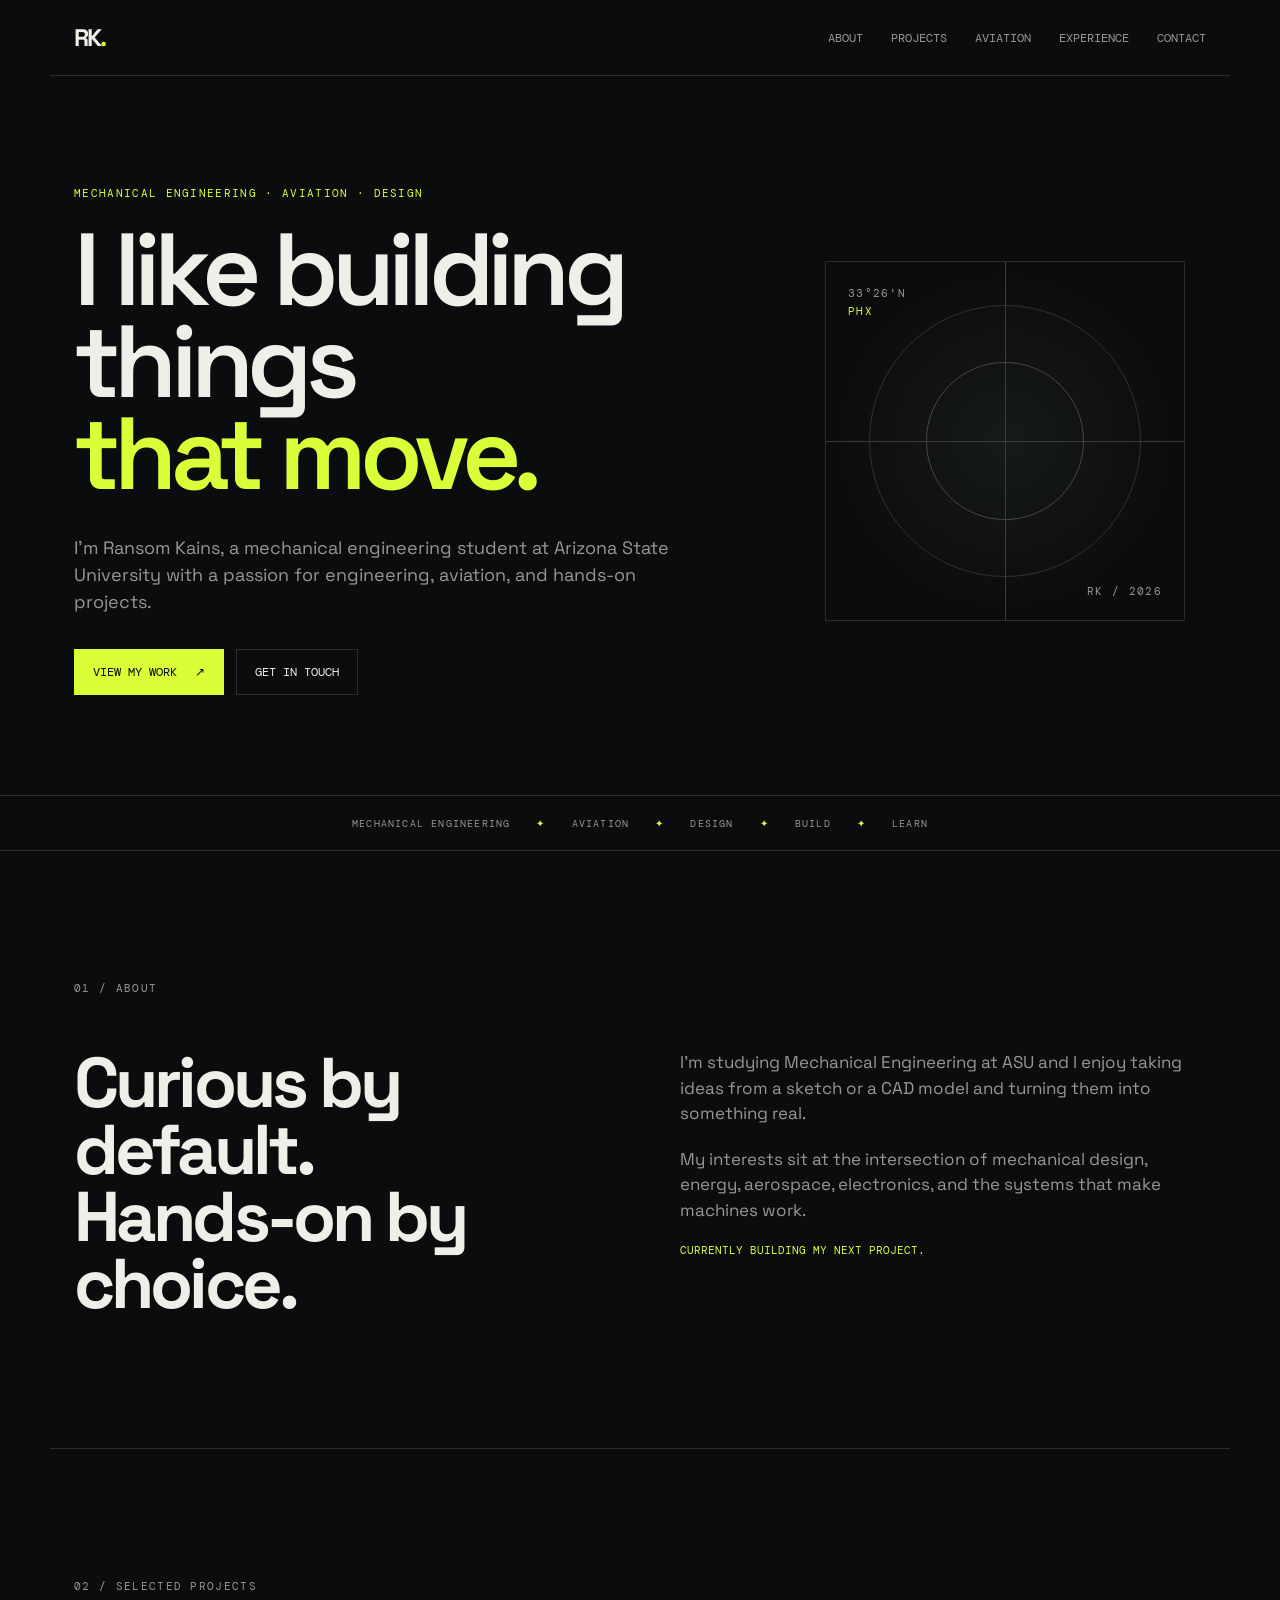
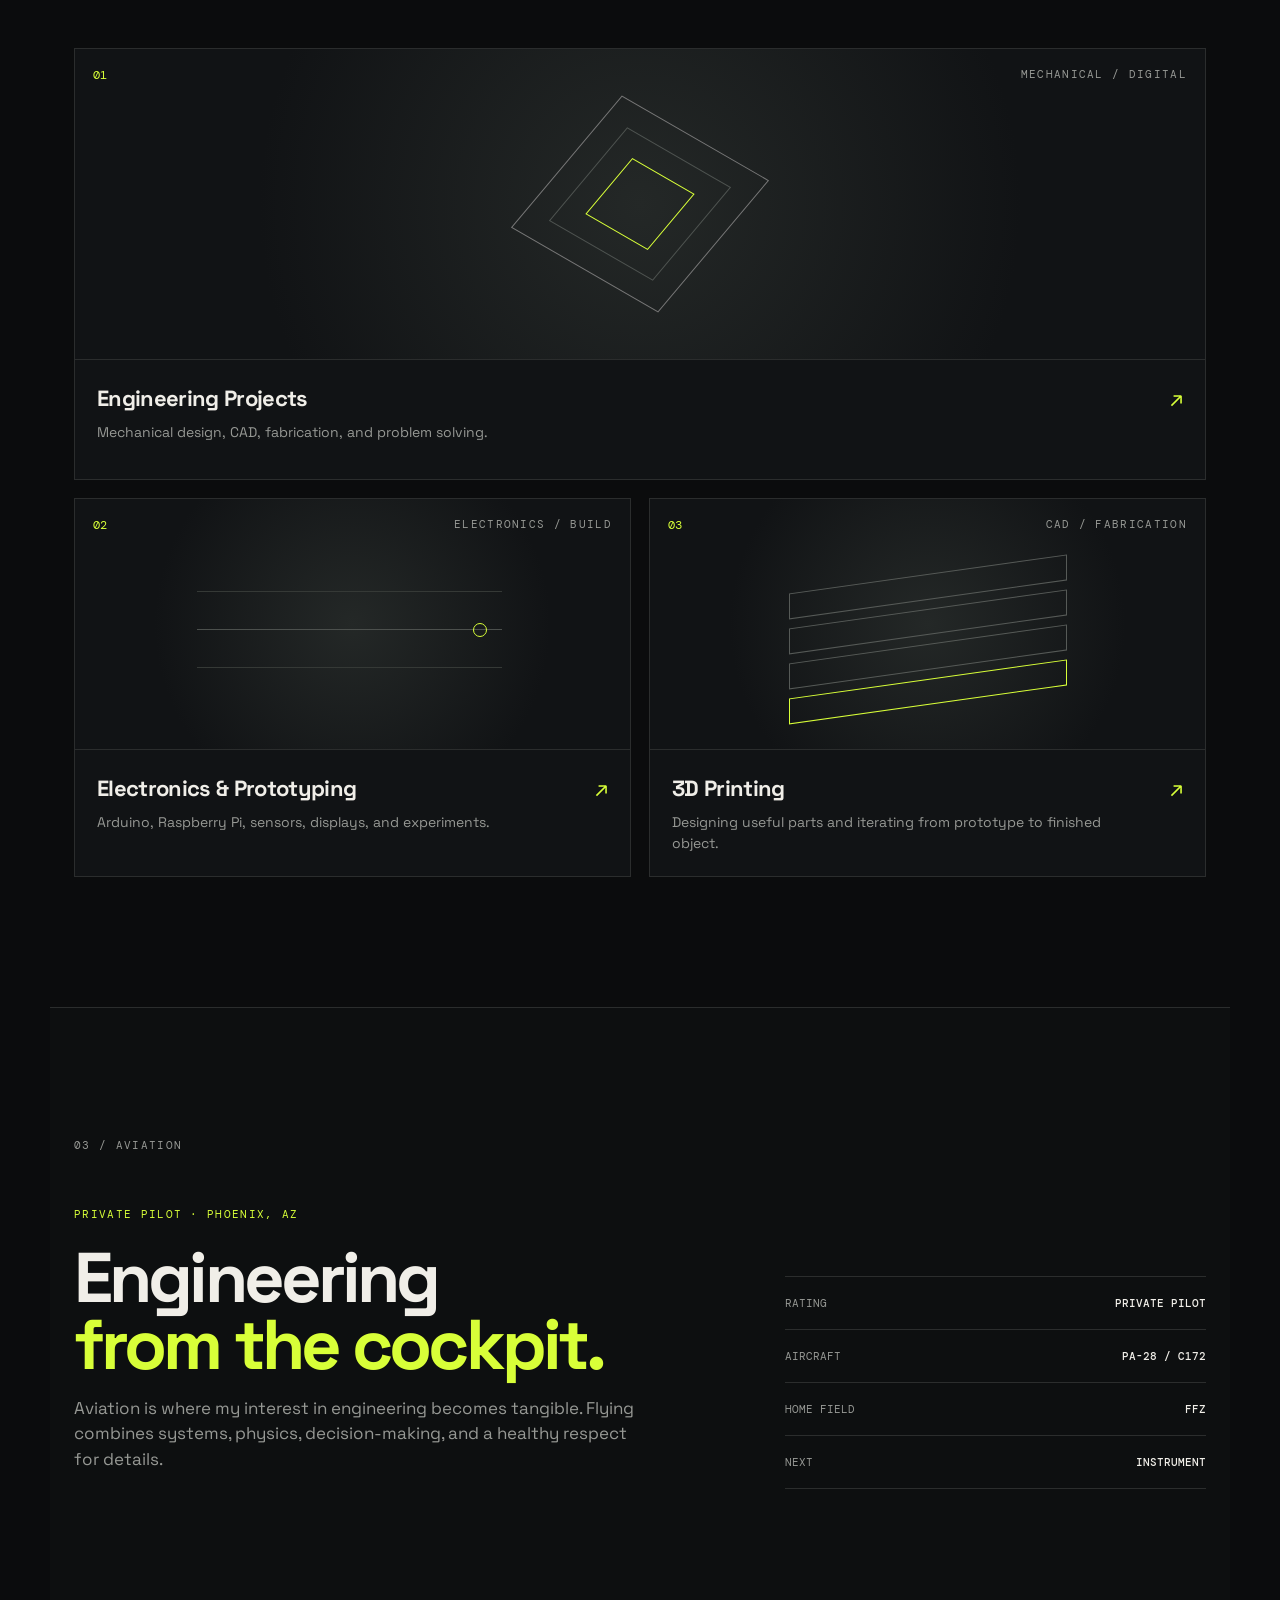
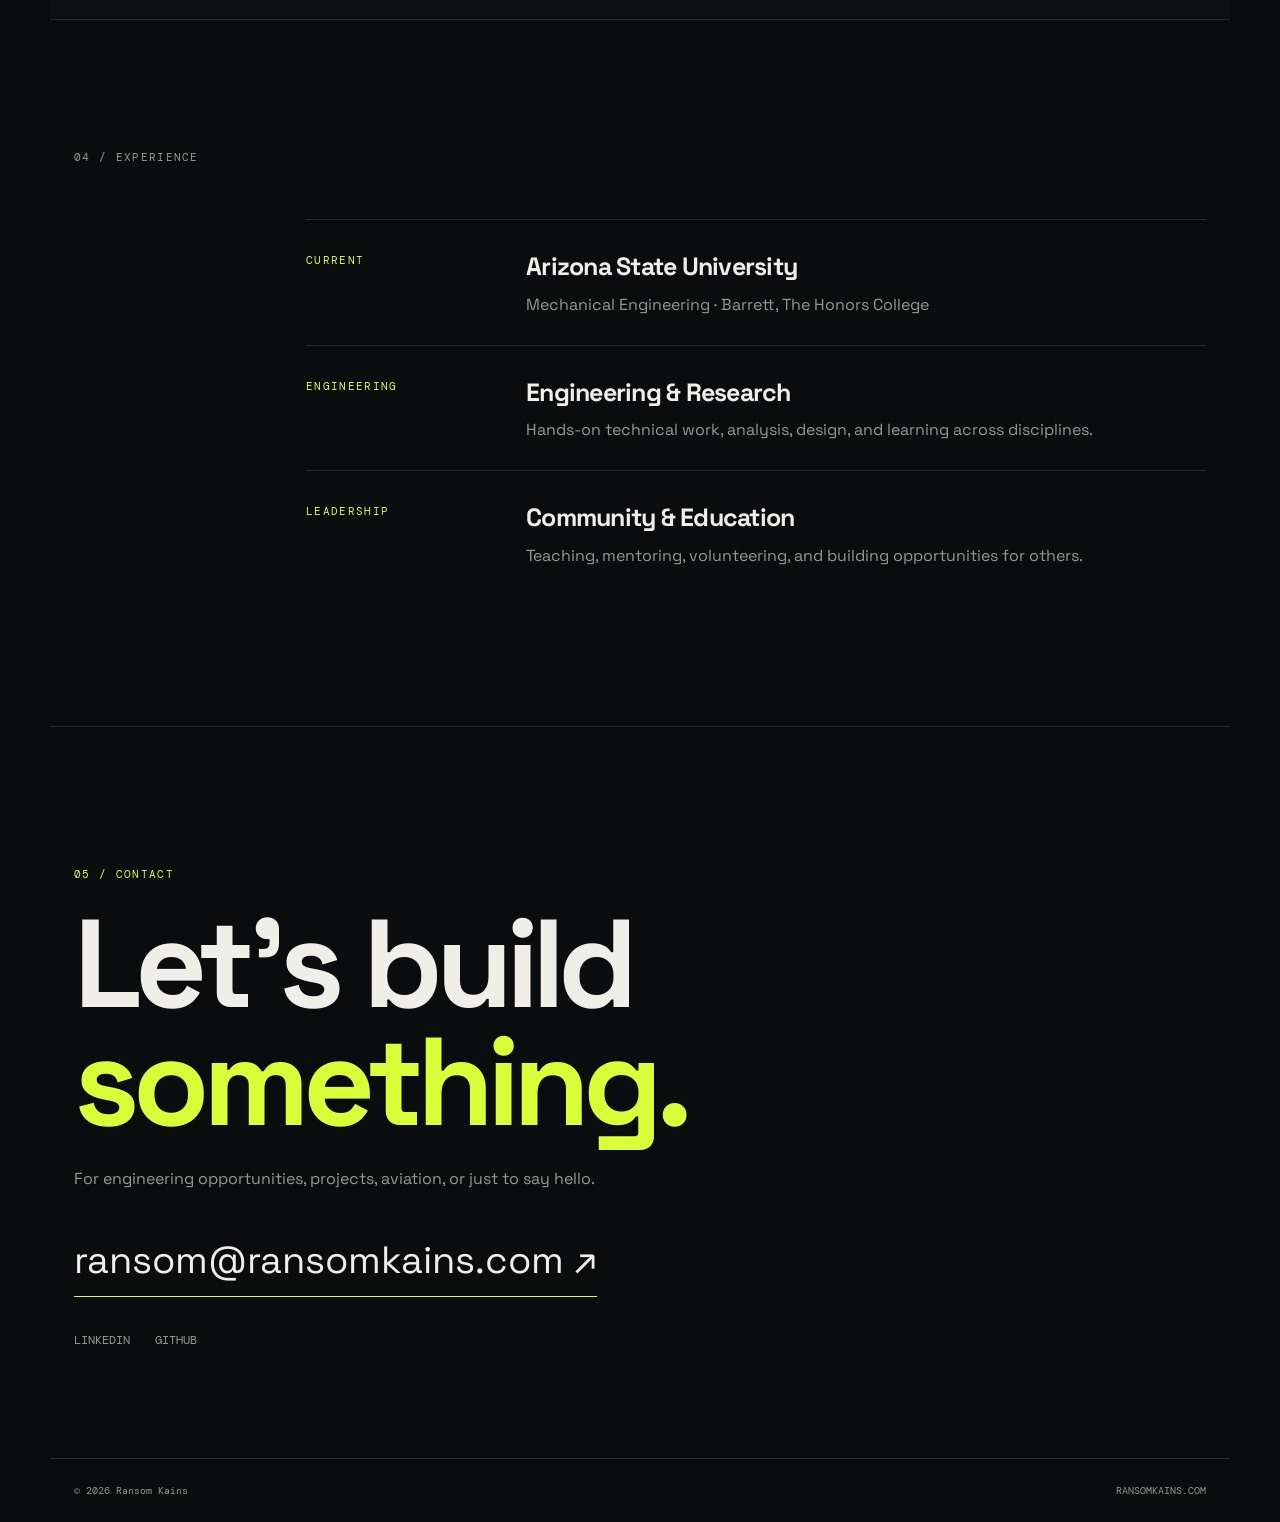
==== index.html @ 8773c6c1 "Add files via upload" ====
<!DOCTYPE html>
<html lang="en">
<head>
  <meta charset="UTF-8" />
  <meta name="viewport" content="width=device-width, initial-scale=1.0" />
  <meta name="description" content="Ransom Kains | Mechanical Engineering, aviation, and engineering projects." />
  <title>Ransom Kains | Engineering & Aviation</title>
  <link rel="stylesheet" href="styles.css" />
</head>
<body>
  <header class="site-header">
    <a class="brand" href="#top">RK<span>.</span></a>
    <nav>
      <a href="#about">About</a>
      <a href="#projects">Projects</a>
      <a href="#aviation">Aviation</a>
      <a href="#experience">Experience</a>
      <a href="#contact">Contact</a>
    </nav>
  </header>

  <main id="top">
    <section class="hero">
      <div class="hero-copy">
        <p class="eyebrow">MECHANICAL ENGINEERING · AVIATION · DESIGN</p>
        <h1>I like building things<br /><em>that move.</em></h1>
        <p class="lede">
          I'm Ransom Kains, a mechanical engineering student at Arizona State University
          with a passion for engineering, aviation, and hands-on projects.
        </p>
        <div class="actions">
          <a class="button primary" href="#projects">View my work <span>↗</span></a>
          <a class="button secondary" href="#contact">Get in touch</a>
        </div>
      </div>

      <div class="hero-mark" aria-hidden="true">
        <div class="ring ring-one"></div>
        <div class="ring ring-two"></div>
        <div class="crosshair"></div>
        <div class="altitude">33°26′N<br /><span>PHX</span></div>
        <div class="label">RK / 2026</div>
      </div>
    </section>

    <section class="ticker">
      <div>MECHANICAL ENGINEERING</div><span>✦</span>
      <div>AVIATION</div><span>✦</span>
      <div>DESIGN</div><span>✦</span>
      <div>BUILD</div><span>✦</span>
      <div>LEARN</div>
    </section>

    <section class="section about" id="about">
      <div class="section-number">01 / ABOUT</div>
      <div class="section-content two-col">
        <div>
          <h2>Curious by default.<br />Hands-on by choice.</h2>
        </div>
        <div class="body-copy">
          <p>
            I'm studying Mechanical Engineering at ASU and I enjoy taking ideas from
            a sketch or a CAD model and turning them into something real.
          </p>
          <p>
            My interests sit at the intersection of mechanical design, energy,
            aerospace, electronics, and the systems that make machines work.
          </p>
          <p class="small-note">Currently building my next project.</p>
        </div>
      </div>
    </section>

    <section class="section projects" id="projects">
      <div class="section-number">02 / SELECTED PROJECTS</div>
      <div class="project-grid">
        <article class="project-card featured">
          <div class="project-visual">
            <span class="project-index">01</span>
            <span class="visual-label">MECHANICAL / DIGITAL</span>
            <div class="cube"></div>
          </div>
          <div class="project-info">
            <div>
              <h3>Engineering Projects</h3>
              <p>Mechanical design, CAD, fabrication, and problem solving.</p>
            </div>
            <span class="arrow">↗</span>
          </div>
        </article>

        <article class="project-card">
          <div class="project-visual electronics">
            <span class="project-index">02</span>
            <span class="visual-label">ELECTRONICS / BUILD</span>
            <div class="circuit"></div>
          </div>
          <div class="project-info">
            <div>
              <h3>Electronics & Prototyping</h3>
              <p>Arduino, Raspberry Pi, sensors, displays, and experiments.</p>
            </div>
            <span class="arrow">↗</span>
          </div>
        </article>

        <article class="project-card">
          <div class="project-visual printing">
            <span class="project-index">03</span>
            <span class="visual-label">CAD / FABRICATION</span>
            <div class="layers"><i></i><i></i><i></i><i></i></div>
          </div>
          <div class="project-info">
            <div>
              <h3>3D Printing</h3>
              <p>Designing useful parts and iterating from prototype to finished object.</p>
            </div>
            <span class="arrow">↗</span>
          </div>
        </article>
      </div>
    </section>

    <section class="section aviation" id="aviation">
      <div class="section-number">03 / AVIATION</div>
      <div class="aviation-layout">
        <div>
          <p class="eyebrow">PRIVATE PILOT · PHOENIX, AZ</p>
          <h2>Engineering<br /><em>from the cockpit.</em></h2>
          <p class="body-copy">
            Aviation is where my interest in engineering becomes tangible. Flying
            combines systems, physics, decision-making, and a healthy respect for
            details.
          </p>
        </div>
        <div class="flight-panel">
          <div class="flight-row"><span>RATING</span><strong>PRIVATE PILOT</strong></div>
          <div class="flight-row"><span>AIRCRAFT</span><strong>PA-28 / C172</strong></div>
          <div class="flight-row"><span>HOME FIELD</span><strong>FFZ</strong></div>
          <div class="flight-row"><span>NEXT</span><strong>INSTRUMENT</strong></div>
        </div>
      </div>
    </section>

    <section class="section experience" id="experience">
      <div class="section-number">04 / EXPERIENCE</div>
      <div class="timeline">
        <div class="timeline-item">
          <div class="date">CURRENT</div>
          <div>
            <h3>Arizona State University</h3>
            <p>Mechanical Engineering · Barrett, The Honors College</p>
          </div>
        </div>
        <div class="timeline-item">
          <div class="date">ENGINEERING</div>
          <div>
            <h3>Engineering & Research</h3>
            <p>Hands-on technical work, analysis, design, and learning across disciplines.</p>
          </div>
        </div>
        <div class="timeline-item">
          <div class="date">LEADERSHIP</div>
          <div>
            <h3>Community & Education</h3>
            <p>Teaching, mentoring, volunteering, and building opportunities for others.</p>
          </div>
        </div>
      </div>
    </section>

    <section class="contact" id="contact">
      <p class="eyebrow">05 / CONTACT</p>
      <h2>Let's build<br /><em>something.</em></h2>
      <p>For engineering opportunities, projects, aviation, or just to say hello.</p>
      <a class="contact-link" href="mailto:ransom@ransomkains.com">ransom@ransomkains.com ↗</a>
      <div class="contact-links">
        <a href="https://www.linkedin.com/" target="_blank" rel="noopener">LinkedIn</a>
        <a href="https://github.com/" target="_blank" rel="noopener">GitHub</a>
      </div>
    </section>
  </main>

  <footer>
    <span>© 2026 Ransom Kains</span>
    <span>RANSOMKAINS.COM</span>
  </footer>
</body>
</html>
---- styles.css ----
@import url('https://fonts.googleapis.com/css2?family=DM+Mono:wght@400;500&family=Space+Grotesk:wght@400;500;600;700&display=swap');

:root {
  --bg: #0b0c0d;
  --panel: #111315;
  --text: #f0eee8;
  --muted: #969894;
  --line: #2b2d2d;
  --accent: #d8ff38;
  --max: 1180px;
}

* { box-sizing: border-box; }
html { scroll-behavior: smooth; }
body {
  margin: 0;
  background: var(--bg);
  color: var(--text);
  font-family: "Space Grotesk", sans-serif;
  line-height: 1.5;
}
a { color: inherit; text-decoration: none; }
.site-header {
  height: 76px;
  max-width: var(--max);
  margin: auto;
  padding: 0 24px;
  display: flex;
  align-items: center;
  justify-content: space-between;
  border-bottom: 1px solid var(--line);
}
.brand { font-size: 24px; font-weight: 700; letter-spacing: -.08em; }
.brand span { color: var(--accent); }
nav { display: flex; gap: 28px; }
nav a, .contact-links a {
  color: var(--muted);
  font: 12px "DM Mono", monospace;
  text-transform: uppercase;
  transition: color .2s ease;
}
nav a:hover, .contact-links a:hover { color: var(--accent); }

.hero {
  max-width: var(--max);
  min-height: 680px;
  margin: auto;
  padding: 110px 24px 100px;
  display: grid;
  grid-template-columns: 1.25fr .75fr;
  align-items: center;
  gap: 60px;
}
.eyebrow, .section-number, .visual-label, .date, .altitude, .label {
  font: 11px "DM Mono", monospace;
  letter-spacing: .12em;
  text-transform: uppercase;
}
.eyebrow { color: var(--accent); margin: 0 0 24px; }
h1 {
  margin: 0;
  font-size: clamp(58px, 8vw, 106px);
  line-height: .9;
  letter-spacing: -.065em;
  font-weight: 600;
}
h1 em, h2 em { color: var(--accent); font-style: normal; }
.lede {
  max-width: 600px;
  color: var(--muted);
  font-size: 18px;
  margin: 34px 0;
}
.actions { display: flex; gap: 12px; flex-wrap: wrap; }
.button {
  display: inline-flex;
  align-items: center;
  gap: 18px;
  padding: 14px 18px;
  border: 1px solid var(--line);
  font: 12px "DM Mono", monospace;
  text-transform: uppercase;
}
.button.primary { background: var(--accent); color: #090a09; border-color: var(--accent); }
.button.secondary:hover { border-color: var(--accent); color: var(--accent); }

.hero-mark {
  width: min(360px, 80vw);
  aspect-ratio: 1;
  margin: auto;
  border: 1px solid var(--line);
  position: relative;
  overflow: hidden;
  background: radial-gradient(circle, #171a1b 0%, var(--bg) 67%);
}
.ring { position: absolute; border: 1px solid #303332; border-radius: 50%; inset: 12%; }
.ring-two { inset: 28%; border-color: #454846; }
.crosshair::before, .crosshair::after { content:""; position:absolute; background:#3a3d3c; }
.crosshair::before { width:100%; height:1px; top:50%; }
.crosshair::after { height:100%; width:1px; left:50%; }
.altitude { position:absolute; top:22px; left:22px; line-height:1.7; color:var(--muted); }
.altitude span { color:var(--accent); }
.label { position:absolute; bottom:22px; right:22px; color:var(--muted); }

.ticker {
  border-block: 1px solid var(--line);
  min-height: 56px;
  display:flex;
  align-items:center;
  justify-content:center;
  gap: 26px;
  color:var(--muted);
  font: 10px "DM Mono", monospace;
  letter-spacing:.12em;
}
.ticker span { color:var(--accent); }

.section {
  max-width: var(--max);
  margin: auto;
  padding: 130px 24px;
  border-bottom: 1px solid var(--line);
}
.section-number { color: var(--muted); margin-bottom: 55px; }
.two-col {
  display:grid;
  grid-template-columns: 1fr 1fr;
  gap: 80px;
}
h2 {
  font-size: clamp(42px, 5.5vw, 72px);
  line-height: .95;
  letter-spacing: -.055em;
  margin:0;
}
.body-copy { color: var(--muted); max-width: 570px; font-size:17px; }
.body-copy p { margin:0 0 20px; }
.small-note { color:var(--accent); font:11px "DM Mono",monospace; text-transform:uppercase; }

.project-grid {
  display:grid;
  grid-template-columns: repeat(2, 1fr);
  gap: 18px;
}
.project-card {
  background: var(--panel);
  border:1px solid var(--line);
  transition: transform .25s ease, border-color .25s ease;
}
.project-card:hover { transform: translateY(-5px); border-color:#555; }
.project-card.featured { grid-column: span 2; }
.project-visual {
  height: 310px;
  position:relative;
  overflow:hidden;
  background: radial-gradient(circle at 50% 50%, #242827, #111315 65%);
}
.project-card:not(.featured) .project-visual { height: 250px; }
.project-index { position:absolute; top:18px; left:18px; font:12px "DM Mono"; color:var(--accent); }
.visual-label { position:absolute; right:18px; top:18px; color:var(--muted); }
.cube {
  width:170px; height:170px; border:1px solid #777;
  transform: rotate(30deg) skew(-10deg); position:absolute;
  left:50%; top:50%; margin:-85px;
}
.cube:before, .cube:after { content:""; position:absolute; inset:24px; border:1px solid #4e5350; }
.cube:after { inset:48px; border-color:var(--accent); }
.circuit {
  width:55%; height:1px; background:#4c504d; position:absolute; left:22%; top:52%;
  box-shadow: 0 -38px 0 #353936, 0 38px 0 #353936;
}
.circuit:after {
  content:""; width:12px; height:12px; border:1px solid var(--accent);
  border-radius:50%; position:absolute; right:5%; top:-6px;
}
.layers { position:absolute; left:25%; right:25%; top:30%; display:grid; gap:9px; }
.layers i { height:26px; border:1px solid #565a57; transform:skewY(-8deg); }
.layers i:nth-child(4) { border-color:var(--accent); }
.project-info {
  min-height:120px; padding:22px;
  display:flex; justify-content:space-between; gap:20px;
  border-top:1px solid var(--line);
}
h3 { margin:0 0 7px; font-size:22px; letter-spacing:-.03em; }
.project-info p { margin:0; color:var(--muted); font-size:14px; }
.arrow { color:var(--accent); font-size:22px; }

.aviation { background:#0d0f10; }
.aviation-layout {
  display:grid; grid-template-columns:1.2fr .8fr; gap:80px; align-items:end;
}
.flight-panel { border-top:1px solid var(--line); }
.flight-row {
  display:flex; justify-content:space-between; gap:20px;
  padding:19px 0; border-bottom:1px solid var(--line);
  font:11px "DM Mono",monospace;
}
.flight-row span { color:var(--muted); }
.flight-row strong { color:var(--text); font-weight:500; }

.timeline { max-width:900px; margin-left:auto; }
.timeline-item {
  display:grid; grid-template-columns:180px 1fr; gap:40px;
  padding:28px 0; border-top:1px solid var(--line);
}
.timeline-item h3 { font-size:25px; }
.timeline-item p { color:var(--muted); margin:0; }
.date { color:var(--accent); padding-top:5px; }

.contact {
  max-width: var(--max);
  margin:auto;
  padding:140px 24px 110px;
}
.contact h2 { font-size:clamp(65px, 10vw, 125px); margin-bottom:25px; }
.contact > p:not(.eyebrow) { color:var(--muted); }
.contact-link {
  display:inline-block; margin:25px 0 35px;
  font-size:clamp(22px, 3vw, 38px);
  border-bottom:1px solid var(--accent);
  padding-bottom:7px;
}
.contact-links { display:flex; gap:25px; }
footer {
  max-width:var(--max); margin:auto; padding:25px 24px;
  border-top:1px solid var(--line);
  display:flex; justify-content:space-between;
  color:var(--muted); font:10px "DM Mono",monospace;
}

@media (max-width: 760px) {
  .site-header { height:auto; padding:20px 18px; align-items:flex-start; }
  nav { display:none; }
  .hero { min-height:auto; padding:80px 18px; grid-template-columns:1fr; }
  .hero-mark { width:260px; margin-top:20px; }
  .section { padding:90px 18px; }
  .two-col, .aviation-layout { grid-template-columns:1fr; gap:40px; }
  .project-grid { grid-template-columns:1fr; }
  .project-card.featured { grid-column:span 1; }
  .timeline-item { grid-template-columns:1fr; gap:8px; }
  .ticker { overflow:hidden; white-space:nowrap; justify-content:flex-start; padding-left:18px; }
  footer { padding:25px 18px; }
}
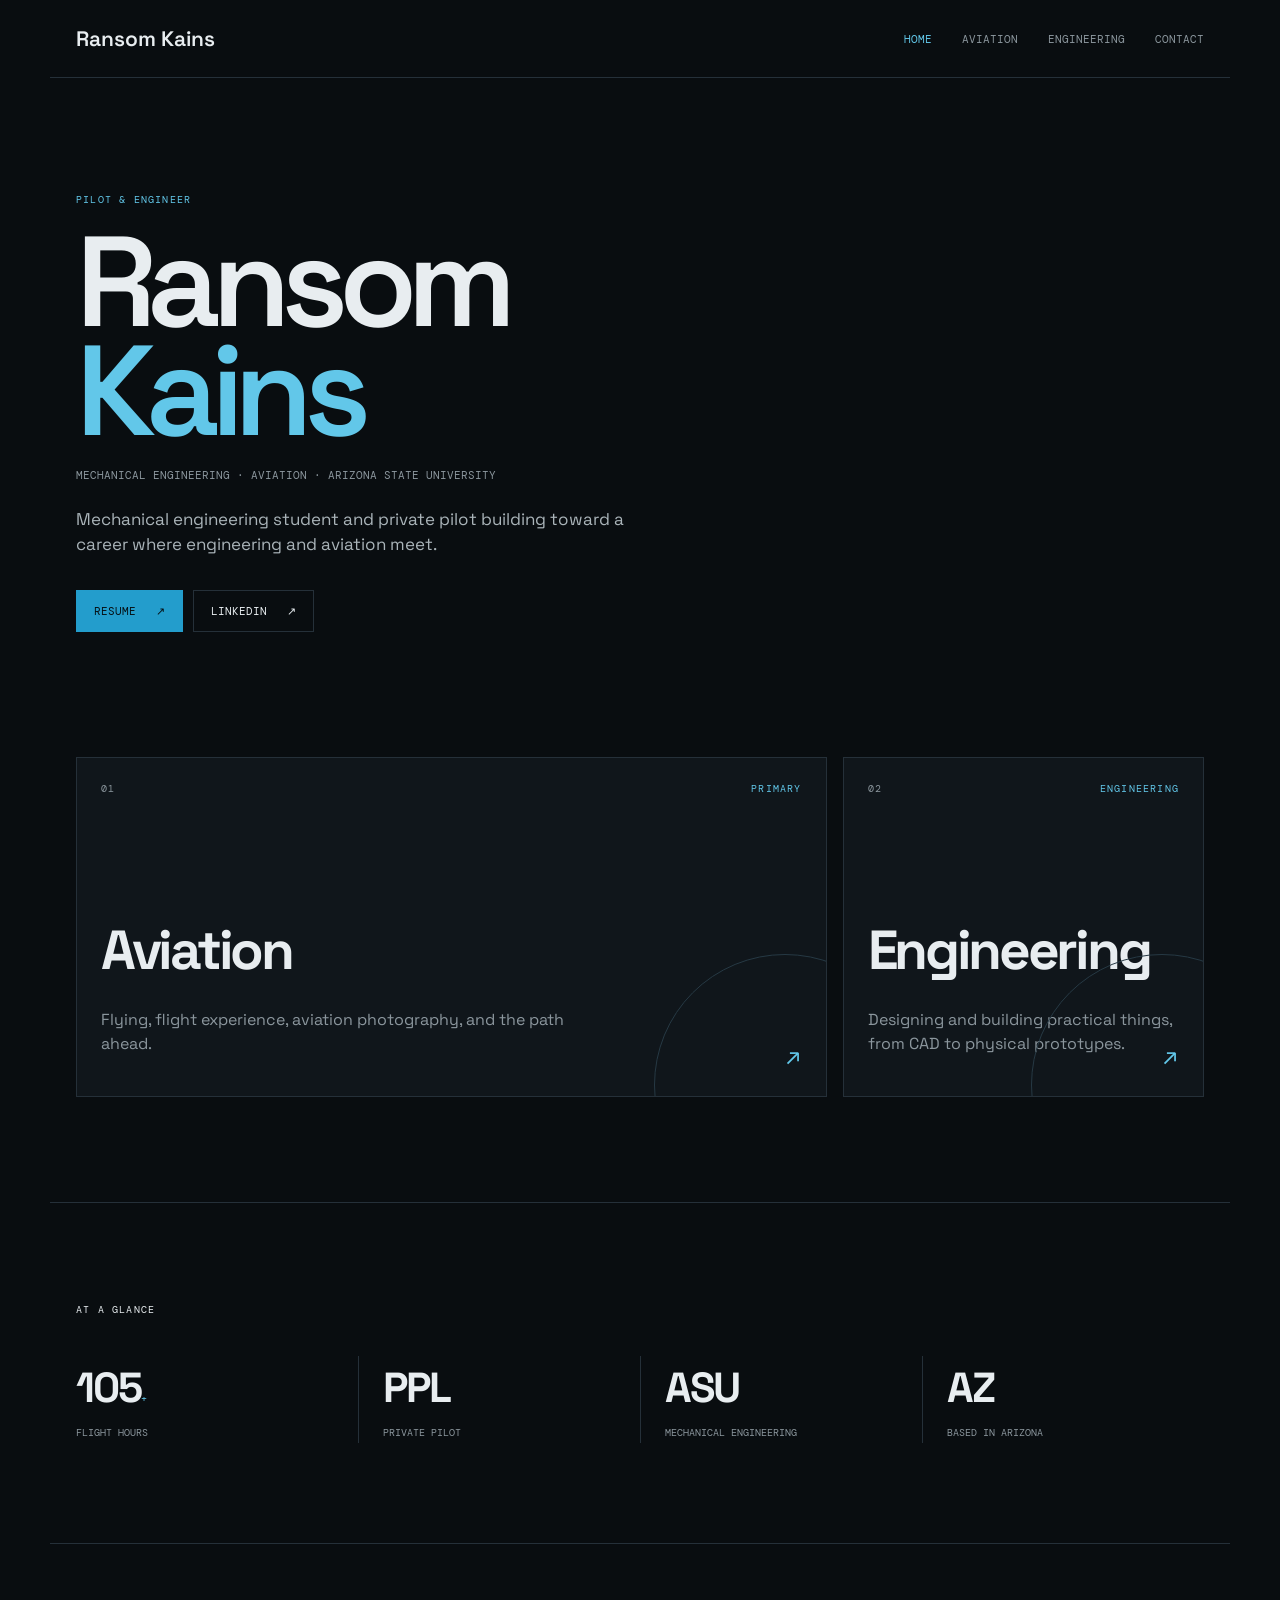
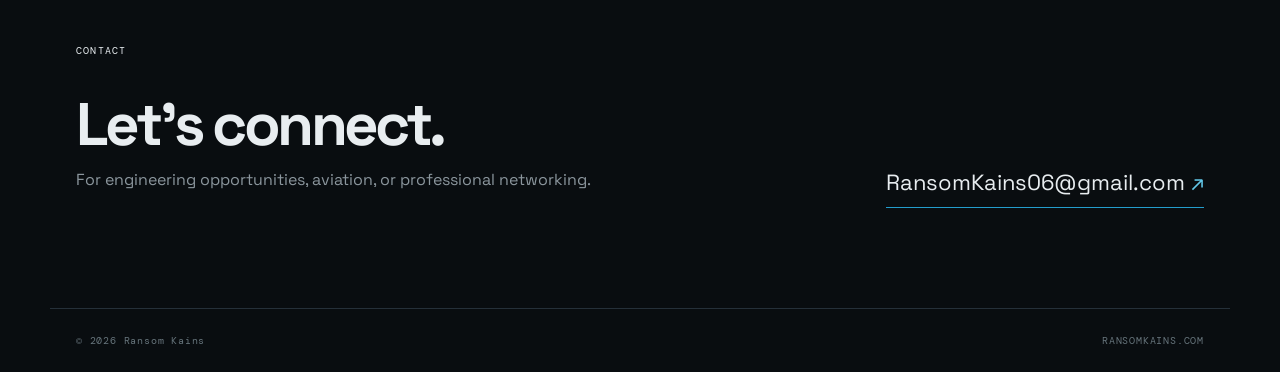
==== commit aa457e58: "Add files via upload" ====
--- a/index.html
+++ b/index.html
@@ -1,189 +1 @@
-<!DOCTYPE html>
-<html lang="en">
-<head>
-  <meta charset="UTF-8" />
-  <meta name="viewport" content="width=device-width, initial-scale=1.0" />
-  <meta name="description" content="Ransom Kains | Mechanical Engineering, aviation, and engineering projects." />
-  <title>Ransom Kains | Engineering & Aviation</title>
-  <link rel="stylesheet" href="styles.css" />
-</head>
-<body>
-  <header class="site-header">
-    <a class="brand" href="#top">RK<span>.</span></a>
-    <nav>
-      <a href="#about">About</a>
-      <a href="#projects">Projects</a>
-      <a href="#aviation">Aviation</a>
-      <a href="#experience">Experience</a>
-      <a href="#contact">Contact</a>
-    </nav>
-  </header>
-
-  <main id="top">
-    <section class="hero">
-      <div class="hero-copy">
-        <p class="eyebrow">MECHANICAL ENGINEERING · AVIATION · DESIGN</p>
-        <h1>I like building things<br /><em>that move.</em></h1>
-        <p class="lede">
-          I'm Ransom Kains, a mechanical engineering student at Arizona State University
-          with a passion for engineering, aviation, and hands-on projects.
-        </p>
-        <div class="actions">
-          <a class="button primary" href="#projects">View my work <span>↗</span></a>
-          <a class="button secondary" href="#contact">Get in touch</a>
-        </div>
-      </div>
-
-      <div class="hero-mark" aria-hidden="true">
-        <div class="ring ring-one"></div>
-        <div class="ring ring-two"></div>
-        <div class="crosshair"></div>
-        <div class="altitude">33°26′N<br /><span>PHX</span></div>
-        <div class="label">RK / 2026</div>
-      </div>
-    </section>
-
-    <section class="ticker">
-      <div>MECHANICAL ENGINEERING</div><span>✦</span>
-      <div>AVIATION</div><span>✦</span>
-      <div>DESIGN</div><span>✦</span>
-      <div>BUILD</div><span>✦</span>
-      <div>LEARN</div>
-    </section>
-
-    <section class="section about" id="about">
-      <div class="section-number">01 / ABOUT</div>
-      <div class="section-content two-col">
-        <div>
-          <h2>Curious by default.<br />Hands-on by choice.</h2>
-        </div>
-        <div class="body-copy">
-          <p>
-            I'm studying Mechanical Engineering at ASU and I enjoy taking ideas from
-            a sketch or a CAD model and turning them into something real.
-          </p>
-          <p>
-            My interests sit at the intersection of mechanical design, energy,
-            aerospace, electronics, and the systems that make machines work.
-          </p>
-          <p class="small-note">Currently building my next project.</p>
-        </div>
-      </div>
-    </section>
-
-    <section class="section projects" id="projects">
-      <div class="section-number">02 / SELECTED PROJECTS</div>
-      <div class="project-grid">
-        <article class="project-card featured">
-          <div class="project-visual">
-            <span class="project-index">01</span>
-            <span class="visual-label">MECHANICAL / DIGITAL</span>
-            <div class="cube"></div>
-          </div>
-          <div class="project-info">
-            <div>
-              <h3>Engineering Projects</h3>
-              <p>Mechanical design, CAD, fabrication, and problem solving.</p>
-            </div>
-            <span class="arrow">↗</span>
-          </div>
-        </article>
-
-        <article class="project-card">
-          <div class="project-visual electronics">
-            <span class="project-index">02</span>
-            <span class="visual-label">ELECTRONICS / BUILD</span>
-            <div class="circuit"></div>
-          </div>
-          <div class="project-info">
-            <div>
-              <h3>Electronics & Prototyping</h3>
-              <p>Arduino, Raspberry Pi, sensors, displays, and experiments.</p>
-            </div>
-            <span class="arrow">↗</span>
-          </div>
-        </article>
-
-        <article class="project-card">
-          <div class="project-visual printing">
-            <span class="project-index">03</span>
-            <span class="visual-label">CAD / FABRICATION</span>
-            <div class="layers"><i></i><i></i><i></i><i></i></div>
-          </div>
-          <div class="project-info">
-            <div>
-              <h3>3D Printing</h3>
-              <p>Designing useful parts and iterating from prototype to finished object.</p>
-            </div>
-            <span class="arrow">↗</span>
-          </div>
-        </article>
-      </div>
-    </section>
-
-    <section class="section aviation" id="aviation">
-      <div class="section-number">03 / AVIATION</div>
-      <div class="aviation-layout">
-        <div>
-          <p class="eyebrow">PRIVATE PILOT · PHOENIX, AZ</p>
-          <h2>Engineering<br /><em>from the cockpit.</em></h2>
-          <p class="body-copy">
-            Aviation is where my interest in engineering becomes tangible. Flying
-            combines systems, physics, decision-making, and a healthy respect for
-            details.
-          </p>
-        </div>
-        <div class="flight-panel">
-          <div class="flight-row"><span>RATING</span><strong>PRIVATE PILOT</strong></div>
-          <div class="flight-row"><span>AIRCRAFT</span><strong>PA-28 / C172</strong></div>
-          <div class="flight-row"><span>HOME FIELD</span><strong>FFZ</strong></div>
-          <div class="flight-row"><span>NEXT</span><strong>INSTRUMENT</strong></div>
-        </div>
-      </div>
-    </section>
-
-    <section class="section experience" id="experience">
-      <div class="section-number">04 / EXPERIENCE</div>
-      <div class="timeline">
-        <div class="timeline-item">
-          <div class="date">CURRENT</div>
-          <div>
-            <h3>Arizona State University</h3>
-            <p>Mechanical Engineering · Barrett, The Honors College</p>
-          </div>
-        </div>
-        <div class="timeline-item">
-          <div class="date">ENGINEERING</div>
-          <div>
-            <h3>Engineering & Research</h3>
-            <p>Hands-on technical work, analysis, design, and learning across disciplines.</p>
-          </div>
-        </div>
-        <div class="timeline-item">
-          <div class="date">LEADERSHIP</div>
-          <div>
-            <h3>Community & Education</h3>
-            <p>Teaching, mentoring, volunteering, and building opportunities for others.</p>
-          </div>
-        </div>
-      </div>
-    </section>
-
-    <section class="contact" id="contact">
-      <p class="eyebrow">05 / CONTACT</p>
-      <h2>Let's build<br /><em>something.</em></h2>
-      <p>For engineering opportunities, projects, aviation, or just to say hello.</p>
-      <a class="contact-link" href="mailto:ransom@ransomkains.com">ransom@ransomkains.com ↗</a>
-      <div class="contact-links">
-        <a href="https://www.linkedin.com/" target="_blank" rel="noopener">LinkedIn</a>
-        <a href="https://github.com/" target="_blank" rel="noopener">GitHub</a>
-      </div>
-    </section>
-  </main>
-
-  <footer>
-    <span>© 2026 Ransom Kains</span>
-    <span>RANSOMKAINS.COM</span>
-  </footer>
-</body>
-</html>
+<!doctype html><html lang="en"><head><meta charset="utf-8"><meta name="viewport" content="width=device-width,initial-scale=1"><meta name="description" content="Ransom Kains | Pilot & Engineer. Mechanical engineering, aviation, and professional portfolio."><meta name="author" content="Ransom Kains"><title>Ransom Kains | Pilot & Engineer</title><link rel="icon" href="favicon.svg"><link rel="stylesheet" href="styles.css"></head><body><header class="nav"><a class="wordmark" href="index.html">Ransom Kains</a><button class="menu"><span></span><span></span></button><nav class="navlinks"><a class="active" href="index.html">Home</a><a href="aviation.html">Aviation</a><a href="engineering.html">Engineering</a><a href="#contact">Contact</a></nav></header><main><section class="home-hero"><div class="eyebrow">PILOT &amp; ENGINEER</div><h1>Ransom<br><span>Kains</span></h1><div class="hero-sub">Mechanical Engineering · Aviation · Arizona State University</div><p class="hero-copy">Mechanical engineering student and private pilot building toward a career where engineering and aviation meet.</p><div class="hero-actions"><a class="btn btn-primary" href="resume.pdf" target="_blank">Resume <span>↗</span></a><a class="btn" href="https://www.linkedin.com/" target="_blank" rel="noopener">LinkedIn <span>↗</span></a></div></section><section class="choice-grid"><a class="choice-card aviation-card" href="aviation.html"><div class="choice-top"><span>01</span><span>PRIMARY</span></div><div><h2>Aviation</h2><p>Flying, flight experience, aviation photography, and the path ahead.</p></div><span class="choice-arrow">↗</span></a><a class="choice-card" href="engineering.html"><div class="choice-top"><span>02</span><span>ENGINEERING</span></div><div><h2>Engineering</h2><p>Designing and building practical things, from CAD to physical prototypes.</p></div><span class="choice-arrow">↗</span></a></section><section class="quick-section"><div class="section-label">AT A GLANCE</div><div class="stats"><div><strong>105<span>+</span></strong><span>Flight hours</span></div><div><strong>PPL</strong><span>Private pilot</span></div><div><strong>ASU</strong><span>Mechanical engineering</span></div><div><strong>AZ</strong><span>Based in Arizona</span></div></div></section><section class="contact" id="contact"><div class="section-label">CONTACT</div><div class="contact-grid"><div><h2>Let's connect.</h2><p>For engineering opportunities, aviation, or professional networking.</p></div><a class="email" href="mailto:RansomKains06@gmail.com">RansomKains06@gmail.com <span>↗</span></a></div></section></main><footer><span>© 2026 Ransom Kains</span><span>RANSOMKAINS.COM</span></footer><script src="script.js"></script></body></html>
--- a/styles.css
+++ b/styles.css
@@ -1,243 +1,3 @@
-@import url('https://fonts.googleapis.com/css2?family=DM+Mono:wght@400;500&family=Space+Grotesk:wght@400;500;600;700&display=swap');
-
-:root {
-  --bg: #0b0c0d;
-  --panel: #111315;
-  --text: #f0eee8;
-  --muted: #969894;
-  --line: #2b2d2d;
-  --accent: #d8ff38;
-  --max: 1180px;
-}
-
-* { box-sizing: border-box; }
-html { scroll-behavior: smooth; }
-body {
-  margin: 0;
-  background: var(--bg);
-  color: var(--text);
-  font-family: "Space Grotesk", sans-serif;
-  line-height: 1.5;
-}
-a { color: inherit; text-decoration: none; }
-.site-header {
-  height: 76px;
-  max-width: var(--max);
-  margin: auto;
-  padding: 0 24px;
-  display: flex;
-  align-items: center;
-  justify-content: space-between;
-  border-bottom: 1px solid var(--line);
-}
-.brand { font-size: 24px; font-weight: 700; letter-spacing: -.08em; }
-.brand span { color: var(--accent); }
-nav { display: flex; gap: 28px; }
-nav a, .contact-links a {
-  color: var(--muted);
-  font: 12px "DM Mono", monospace;
-  text-transform: uppercase;
-  transition: color .2s ease;
-}
-nav a:hover, .contact-links a:hover { color: var(--accent); }
-
-.hero {
-  max-width: var(--max);
-  min-height: 680px;
-  margin: auto;
-  padding: 110px 24px 100px;
-  display: grid;
-  grid-template-columns: 1.25fr .75fr;
-  align-items: center;
-  gap: 60px;
-}
-.eyebrow, .section-number, .visual-label, .date, .altitude, .label {
-  font: 11px "DM Mono", monospace;
-  letter-spacing: .12em;
-  text-transform: uppercase;
-}
-.eyebrow { color: var(--accent); margin: 0 0 24px; }
-h1 {
-  margin: 0;
-  font-size: clamp(58px, 8vw, 106px);
-  line-height: .9;
-  letter-spacing: -.065em;
-  font-weight: 600;
-}
-h1 em, h2 em { color: var(--accent); font-style: normal; }
-.lede {
-  max-width: 600px;
-  color: var(--muted);
-  font-size: 18px;
-  margin: 34px 0;
-}
-.actions { display: flex; gap: 12px; flex-wrap: wrap; }
-.button {
-  display: inline-flex;
-  align-items: center;
-  gap: 18px;
-  padding: 14px 18px;
-  border: 1px solid var(--line);
-  font: 12px "DM Mono", monospace;
-  text-transform: uppercase;
-}
-.button.primary { background: var(--accent); color: #090a09; border-color: var(--accent); }
-.button.secondary:hover { border-color: var(--accent); color: var(--accent); }
-
-.hero-mark {
-  width: min(360px, 80vw);
-  aspect-ratio: 1;
-  margin: auto;
-  border: 1px solid var(--line);
-  position: relative;
-  overflow: hidden;
-  background: radial-gradient(circle, #171a1b 0%, var(--bg) 67%);
-}
-.ring { position: absolute; border: 1px solid #303332; border-radius: 50%; inset: 12%; }
-.ring-two { inset: 28%; border-color: #454846; }
-.crosshair::before, .crosshair::after { content:""; position:absolute; background:#3a3d3c; }
-.crosshair::before { width:100%; height:1px; top:50%; }
-.crosshair::after { height:100%; width:1px; left:50%; }
-.altitude { position:absolute; top:22px; left:22px; line-height:1.7; color:var(--muted); }
-.altitude span { color:var(--accent); }
-.label { position:absolute; bottom:22px; right:22px; color:var(--muted); }
-
-.ticker {
-  border-block: 1px solid var(--line);
-  min-height: 56px;
-  display:flex;
-  align-items:center;
-  justify-content:center;
-  gap: 26px;
-  color:var(--muted);
-  font: 10px "DM Mono", monospace;
-  letter-spacing:.12em;
-}
-.ticker span { color:var(--accent); }
-
-.section {
-  max-width: var(--max);
-  margin: auto;
-  padding: 130px 24px;
-  border-bottom: 1px solid var(--line);
-}
-.section-number { color: var(--muted); margin-bottom: 55px; }
-.two-col {
-  display:grid;
-  grid-template-columns: 1fr 1fr;
-  gap: 80px;
-}
-h2 {
-  font-size: clamp(42px, 5.5vw, 72px);
-  line-height: .95;
-  letter-spacing: -.055em;
-  margin:0;
-}
-.body-copy { color: var(--muted); max-width: 570px; font-size:17px; }
-.body-copy p { margin:0 0 20px; }
-.small-note { color:var(--accent); font:11px "DM Mono",monospace; text-transform:uppercase; }
-
-.project-grid {
-  display:grid;
-  grid-template-columns: repeat(2, 1fr);
-  gap: 18px;
-}
-.project-card {
-  background: var(--panel);
-  border:1px solid var(--line);
-  transition: transform .25s ease, border-color .25s ease;
-}
-.project-card:hover { transform: translateY(-5px); border-color:#555; }
-.project-card.featured { grid-column: span 2; }
-.project-visual {
-  height: 310px;
-  position:relative;
-  overflow:hidden;
-  background: radial-gradient(circle at 50% 50%, #242827, #111315 65%);
-}
-.project-card:not(.featured) .project-visual { height: 250px; }
-.project-index { position:absolute; top:18px; left:18px; font:12px "DM Mono"; color:var(--accent); }
-.visual-label { position:absolute; right:18px; top:18px; color:var(--muted); }
-.cube {
-  width:170px; height:170px; border:1px solid #777;
-  transform: rotate(30deg) skew(-10deg); position:absolute;
-  left:50%; top:50%; margin:-85px;
-}
-.cube:before, .cube:after { content:""; position:absolute; inset:24px; border:1px solid #4e5350; }
-.cube:after { inset:48px; border-color:var(--accent); }
-.circuit {
-  width:55%; height:1px; background:#4c504d; position:absolute; left:22%; top:52%;
-  box-shadow: 0 -38px 0 #353936, 0 38px 0 #353936;
-}
-.circuit:after {
-  content:""; width:12px; height:12px; border:1px solid var(--accent);
-  border-radius:50%; position:absolute; right:5%; top:-6px;
-}
-.layers { position:absolute; left:25%; right:25%; top:30%; display:grid; gap:9px; }
-.layers i { height:26px; border:1px solid #565a57; transform:skewY(-8deg); }
-.layers i:nth-child(4) { border-color:var(--accent); }
-.project-info {
-  min-height:120px; padding:22px;
-  display:flex; justify-content:space-between; gap:20px;
-  border-top:1px solid var(--line);
-}
-h3 { margin:0 0 7px; font-size:22px; letter-spacing:-.03em; }
-.project-info p { margin:0; color:var(--muted); font-size:14px; }
-.arrow { color:var(--accent); font-size:22px; }
-
-.aviation { background:#0d0f10; }
-.aviation-layout {
-  display:grid; grid-template-columns:1.2fr .8fr; gap:80px; align-items:end;
-}
-.flight-panel { border-top:1px solid var(--line); }
-.flight-row {
-  display:flex; justify-content:space-between; gap:20px;
-  padding:19px 0; border-bottom:1px solid var(--line);
-  font:11px "DM Mono",monospace;
-}
-.flight-row span { color:var(--muted); }
-.flight-row strong { color:var(--text); font-weight:500; }
-
-.timeline { max-width:900px; margin-left:auto; }
-.timeline-item {
-  display:grid; grid-template-columns:180px 1fr; gap:40px;
-  padding:28px 0; border-top:1px solid var(--line);
-}
-.timeline-item h3 { font-size:25px; }
-.timeline-item p { color:var(--muted); margin:0; }
-.date { color:var(--accent); padding-top:5px; }
-
-.contact {
-  max-width: var(--max);
-  margin:auto;
-  padding:140px 24px 110px;
-}
-.contact h2 { font-size:clamp(65px, 10vw, 125px); margin-bottom:25px; }
-.contact > p:not(.eyebrow) { color:var(--muted); }
-.contact-link {
-  display:inline-block; margin:25px 0 35px;
-  font-size:clamp(22px, 3vw, 38px);
-  border-bottom:1px solid var(--accent);
-  padding-bottom:7px;
-}
-.contact-links { display:flex; gap:25px; }
-footer {
-  max-width:var(--max); margin:auto; padding:25px 24px;
-  border-top:1px solid var(--line);
-  display:flex; justify-content:space-between;
-  color:var(--muted); font:10px "DM Mono",monospace;
-}
-
-@media (max-width: 760px) {
-  .site-header { height:auto; padding:20px 18px; align-items:flex-start; }
-  nav { display:none; }
-  .hero { min-height:auto; padding:80px 18px; grid-template-columns:1fr; }
-  .hero-mark { width:260px; margin-top:20px; }
-  .section { padding:90px 18px; }
-  .two-col, .aviation-layout { grid-template-columns:1fr; gap:40px; }
-  .project-grid { grid-template-columns:1fr; }
-  .project-card.featured { grid-column:span 1; }
-  .timeline-item { grid-template-columns:1fr; gap:8px; }
-  .ticker { overflow:hidden; white-space:nowrap; justify-content:flex-start; padding-left:18px; }
-  footer { padding:25px 18px; }
-}
+@import url('https://fonts.googleapis.com/css2?family=DM+Mono:wght@400;500&family=Space+Grotesk:wght@400;500;600&display=swap');
+:root{--bg:#090d10;--panel:#10161b;--text:#e8edf0;--muted:#8b969d;--line:#253039;--blue:#239dcc;--blue2:#62c7e9;--max:1180px}*{box-sizing:border-box}html{scroll-behavior:smooth}body{margin:0;background:var(--bg);color:var(--text);font-family:'Space Grotesk',sans-serif;line-height:1.5}a{color:inherit;text-decoration:none}.nav{height:78px;max-width:var(--max);margin:auto;padding:0 26px;display:flex;align-items:center;justify-content:space-between;border-bottom:1px solid var(--line);position:relative;z-index:5}.wordmark{font-size:21px;font-weight:600}.navlinks{display:flex;gap:30px}.navlinks a{font:11px 'DM Mono';text-transform:uppercase;color:var(--muted);padding:31px 0}.navlinks a:hover,.navlinks a.active{color:var(--blue2)}.menu{display:none;background:none;border:0}.menu span{display:block;width:22px;height:1px;background:var(--text);margin:5px}.eyebrow,.section-label,.metric-label,.tag,.choice-top,.project-image b,.project-image span{font:10px 'DM Mono';letter-spacing:.12em;text-transform:uppercase}.eyebrow,.tag{color:var(--blue2)}.home-hero,.page-hero{max-width:var(--max);margin:auto;padding:115px 26px 125px}.home-hero h1,.page-hero h1{font-size:clamp(72px,10vw,145px);line-height:.85;letter-spacing:-.075em;font-weight:600;margin:22px 0}.home-hero h1 span,.page-hero h1 span,.engineering-close h2 span{color:var(--blue2)}.hero-sub{font:11px 'DM Mono';color:var(--muted);text-transform:uppercase}.hero-copy{max-width:590px;color:#aab4b9;font-size:17px;margin:25px 0 32px}.hero-actions{display:flex;gap:10px}.btn{display:inline-flex;gap:20px;padding:13px 17px;border:1px solid var(--line);font:11px 'DM Mono';text-transform:uppercase}.btn:hover{border-color:var(--blue);color:var(--blue2)}.btn-primary{background:var(--blue);border-color:var(--blue);color:#061014}.choice-grid{max-width:var(--max);margin:auto;padding:0 26px 105px;display:grid;grid-template-columns:1.35fr .65fr;gap:16px}.choice-card{min-height:340px;background:var(--panel);border:1px solid var(--line);padding:24px;display:flex;flex-direction:column;justify-content:space-between;position:relative;overflow:hidden;transition:.25s}.choice-card:hover{transform:translateY(-3px);border-color:#45545d}.choice-card:after{content:'';position:absolute;width:260px;height:260px;border:1px solid #263944;border-radius:50%;right:-90px;bottom:-120px}.choice-top{display:flex;justify-content:space-between;color:var(--muted)}.choice-top span:last-child{color:var(--blue2)}.choice-card h2{font-size:55px;letter-spacing:-.06em;margin:0}.choice-card p{color:var(--muted);max-width:480px}.choice-arrow{position:absolute;right:25px;bottom:22px;color:var(--blue2);font-size:24px}.quick-section,.photo-section,.projects-section,.contact,.aviation-note,.next-step,.engineering-close{max-width:var(--max);margin:auto;padding:100px 26px;border-top:1px solid var(--line)}.stats{display:grid;grid-template-columns:repeat(4,1fr);margin-top:40px}.stats>div{border-left:1px solid var(--line);padding:0 24px}.stats>div:first-child{border:0;padding-left:0}.stats strong{display:block;font-size:42px;letter-spacing:-.05em}.stats strong span{color:var(--blue2)}.stats span{color:var(--muted);font:10px 'DM Mono';text-transform:uppercase}.contact-grid,.aviation-note,.engineering-close{display:grid;grid-template-columns:1fr 1fr;gap:70px;margin-top:40px}.contact h2,.aviation-note h2,.engineering-close h2{font-size:60px;line-height:.92;letter-spacing:-.06em;margin:0}.contact p,.aviation-note p,.engineering-close p{color:var(--muted);max-width:570px}.email{align-self:end;justify-self:end;font-size:22px;border-bottom:1px solid var(--blue);padding-bottom:8px}.email span{color:var(--blue2)}footer{max-width:var(--max);margin:auto;padding:25px 26px;border-top:1px solid var(--line);display:flex;justify-content:space-between;color:#66747b;font:10px 'DM Mono';letter-spacing:.08em}.page-hero{border-bottom:1px solid var(--line)}.page-hero>p{max-width:620px;color:var(--muted);font-size:17px}.flight-overview{max-width:var(--max);margin:auto;padding:75px 26px;display:grid;grid-template-columns:1fr 1fr;gap:80px;border-bottom:1px solid var(--line)}.hours strong{display:block;font-size:145px;line-height:.85;letter-spacing:-.08em;margin-top:24px}.hours strong span{color:var(--blue2)}.hours em{font:11px 'DM Mono';color:var(--muted);font-style:normal;text-transform:uppercase}.flight-data{border-top:1px solid var(--line)}.flight-data div{display:flex;justify-content:space-between;padding:18px 0;border-bottom:1px solid var(--line);font:11px 'DM Mono'}.flight-data span{color:var(--muted)}.flight-data b{font-weight:500}.gallery{display:grid;grid-template-columns:1fr 1fr;gap:14px;margin-top:40px}.photo-placeholder{height:300px;margin:0;border:1px solid var(--line);background:linear-gradient(145deg,#172129,#0d1216);display:flex;align-items:center;justify-content:center;flex-direction:column;color:#596971}.photo-placeholder.wide{grid-column:span 2;height:380px}.photo-placeholder div,.photo-placeholder figcaption{font:10px 'DM Mono';text-transform:uppercase;letter-spacing:.12em}.photo-placeholder figcaption{margin-top:8px;color:#65747c}.aviation-note{grid-template-columns:1fr 2fr}.next-step{padding-bottom:125px}.project-list{margin-top:40px}.project{display:grid;grid-template-columns:1fr 1fr;gap:45px;border-top:1px solid var(--line);padding:22px 0}.project-image{min-height:330px;background:linear-gradient(145deg,#172026,#0d1215);border:1px solid var(--line);position:relative;overflow:hidden}.project-image:after{content:'';position:absolute;inset:18%;border:1px solid #3a4b54;transform:rotate(-8deg)}.project-image.project-two:after{transform:rotate(45deg);inset:24%}.project-image.project-three:after{inset:15%;border-style:dashed}.project-image span,.project-image b{position:absolute;z-index:1}.project-image span{top:18px;left:18px;color:var(--blue2)}.project-image b{top:18px;right:18px;color:var(--muted);font-weight:400}.project-details{padding:20px 0}.project-details h2{font-size:45px;letter-spacing:-.05em;margin:12px 0}.project-details p{color:var(--muted);max-width:520px}.project-more{margin-top:12px;background:none;border:0;border-bottom:1px solid var(--blue);padding:7px 0;cursor:pointer;font:11px 'DM Mono';text-transform:uppercase}.project-more span{color:var(--blue2)}.modal{position:fixed;inset:0;background:#030609e8;backdrop-filter:blur(7px);display:none;align-items:center;justify-content:center;padding:24px;z-index:20}.modal.open{display:flex}.modal-inner{max-width:700px;width:100%;background:var(--panel);border:1px solid var(--line);padding:45px;position:relative}.modal-close{position:absolute;right:18px;top:10px;background:none;border:0;font-size:28px;color:var(--muted);cursor:pointer}.modal-inner h2{font-size:55px;line-height:.95;letter-spacing:-.06em}.modal-inner p{color:var(--muted)}.modal-steps{display:flex;gap:20px;margin-top:30px;color:var(--blue2);font:10px 'DM Mono'}
+@media(max-width:760px){.nav{height:68px;padding:0 18px}.menu{display:block}.navlinks{display:none;position:absolute;top:68px;left:0;right:0;background:var(--bg);padding:8px 18px 18px;flex-direction:column;gap:0;border-bottom:1px solid var(--line)}.navlinks.open{display:flex}.navlinks a{padding:14px 0}.home-hero,.page-hero{padding:80px 18px 90px}.home-hero h1,.page-hero h1{font-size:75px}.choice-grid{grid-template-columns:1fr;padding:0 18px 80px}.choice-card{min-height:275px}.choice-card h2{font-size:48px}.quick-section,.photo-section,.projects-section,.contact,.aviation-note,.next-step,.engineering-close{padding:80px 18px}.stats{grid-template-columns:1fr 1fr;gap:32px}.stats>div{border:0;padding:0}.contact-grid,.flight-overview,.aviation-note,.engineering-close{grid-template-columns:1fr;gap:40px}.contact h2,.aviation-note h2,.engineering-close h2{font-size:50px}.email{justify-self:start;font-size:18px}.flight-overview{padding-top:65px}.hours strong{font-size:105px}.gallery{grid-template-columns:1fr}.photo-placeholder.wide{grid-column:span 1;height:300px}.project{grid-template-columns:1fr;gap:8px}.project-image{min-height:270px}.project-details h2{font-size:40px}.modal-inner{padding:35px 24px}.modal-inner h2{font-size:42px}footer{padding:22px 18px;flex-direction:column;gap:8px}}
